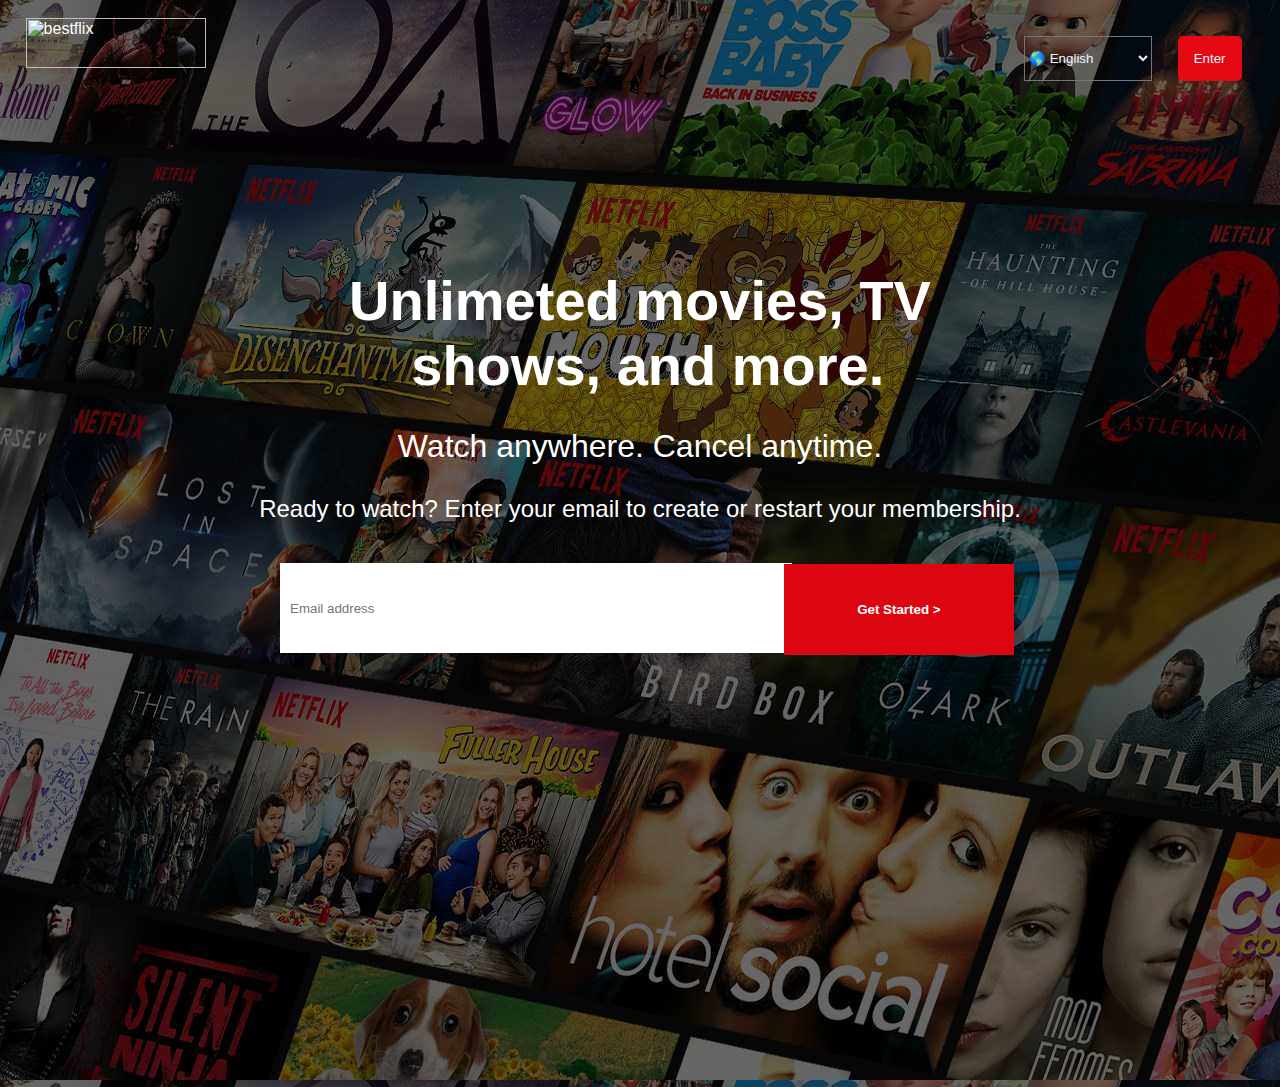
==== index-en.html @ d3cdd457 "Add files via upload" ====
<html lang="en">
<head>
    <meta charset="UTF-8">
    <meta http-equiv="X-UA-Compatible" content="IE=edge">
    <meta name="viewport" content="width=device-width, initial-scale=1.0">
    <link rel="stylesheet" href="assets/css/index.css">
    <title>BestFlix</title>
</head>
<body>
    <div class="content_geral">
    <div class="content_one">
        <a class="logo"><img src="https://fontmeme.com/permalink/211123/1dc41cab827349e002ae574288cdd6f1.png" alt="bestflix" width="180px" height="50px"></a>
        
            <select class="btn_lang" name="idioma" id="idioma" onchange="location = this.value;">
                <option class="opt" value="index-en.html">&#127758 English</option>
                <option class="opt" value="index.html">&#127757 Portuguese</option>
            </select>
            <a href="#"><button class="btn_enter">Enter</button></a>
        </div>
        <div class="content_two">
            <h1>Unlimeted movies, TV<br>
                &nbsp &nbsp shows, and more.</h1>
                <h2>Watch anywhere. Cancel anytime.</h2>
                
                <h3>Ready to watch? Enter your email to create or restart your membership.</h3>

                <input class="input-email" type="email" autocomplete="off" placeholder="Email address">
                <input class="input_btn" type="submit" value="Get Started &gt;">
        </div>
    </div>
</body>
</html>
---- assets/css/index.css ----
*{
    padding: 0;
    margin: 0;
    font-family: 'Source Sans Pro', sans-serif;
}

body{
    background-color: rgb(7, 7, 7);
}
.content_one{
    display: flexbox;
    padding: 6vh;
    margin: 0;
}

.btn_lang{
    position: absolute;
    top: 4%;
    right: 10%;
    width: 10%;
    background-color: rgba(240, 248, 255, 0);
    color:aliceblue;
    height: 5%;
}
.opt{
    background-color: black;
}
.btn_enter{
    background-color:#E50914;
    color: aliceblue;
    border: none;
    position: absolute;
    top: 4%;
    width: 5%;
    height: 5%;
    border-radius: 5px;
    right: 3%;
    cursor: pointer;
}
.logo{
    position: absolute;
    top: 2%;
    left: 2%;
}
.content_geral{
    padding-bottom: 77vh;
    background-image: url(img/fundo-one.jpg);
    color: white;
}
h1{
    font-size: 3.5rem;
    display: flex;
    flex-direction: row;
    justify-content: center;
    position: relative;
    bottom: -160px;
}
h2{
    font-size: 2rem;
    font-weight: lighter;
    display: flex;
    flex-direction: row;
    justify-content: center;
    position: relative;
    bottom: -190px;
}
h3{
    font-size: 1.5rem;
    font-weight: lighter;
    display: flex;
    flex-direction: row;
    justify-content: center;
    position: relative;
    bottom: -220px;
}
.input-email{
    position: relative;
    bottom: -260px;
    padding: 0 0 0 10px;
    margin: 0 0 0 280px;
    width: 40%;
    height: 10%;
    border: 0 none;
    outline: 0;
}
.input_btn{
    position: relative;
    bottom: -261px;
    right: 1%;
    padding: 0;
    margin: 0;
    width: 18%;
    height: 10.1%;
    background-color:#DC0611;
    color: white;
    border: none;
    font-weight: 900;
    cursor: pointer;
    transition: 1s;
}
.input_btn:hover{
    background-color: #ff000d;
    transition: 1s;
}
.story-card{
    display: flex;
    background-color: black;
    padding: 70px 45px 70px 45px;
}
.story-card-container, .story-card-container2, .story-card-container3, .story-card-container4{
    height: 297.75px;
    width: 1008px;
    color: aliceblue;
    display: flex;
    flex-direction: column;
    align-content: normal;
    justify-content: space-between;
    align-items: center;
}
.story-card-container h1{
    top: 30px;
    left: -215px;
    width: 499.2px;
    height: 55px;
    margin-bottom: 8px;
}
.story-card-container h2{
    top: 10px;
    width: 550.2px;
    height: 99px;
    left: -160px;
    font-size: 1.625rem;
    margin: 40.5px 0 6.5px 0;
}
.story-card-container img{
    position: relative;
    width: 483.83px;
    height: 362.86px;
    top: -470px;
    right: -460px;
}
.story-card-container2 h1{
    top: 43px;
    right: -700px;
    width: 500px;
    left: 400px;
    margin-bottom: 20px;
}
.story-card-container2 h2{
    top: 43px;
    width: 550px;
    right: -700px;
    font-size: 27px;
    left: 425px;
}
.story-card-container2 img{
    position: relative;
    top: -270px;
    left: -250px;
    height: 450px;
    width: 500.8px;
}
.story-card-container3 h1{
    top: 50;
    left: -120px;
    margin-bottom: 20px;
}
.story-card-container3 h2{
    top: 50px;
    width: 500px;
    left: -175px;
    font-size: 27px;
}
.story-card-container3 img{
    position: relative;
    top: -350px;
    right: -480px;
    height: 350px;
}
.card-animation{
    background-color: black;
    border: solid gray 2px;
    display: flex;
    justify-content: center;
    align-items: center;
    padding: 12px 0px 12px 0px;
    position: relative;
    top: -375px;
    border-radius: 10px;
    width: 304.47px;
    height: 96px;
    left: -250px;
}
.card-animation img{
    display: flex;
    height: 52px;
    width: 41px;
    position: relative;
    top: 0px;
    left: -10px;
}
.text1-card{
    position: absolute;
    font-size: 16px;
    left: 65px;
    font-weight: 600;
    top: 20px;
}
.text2-card{
    position: relative;
    color:#0071eb;
    font-weight: lighter;
    font-size: 14.4px;
    top: 15px;
    left: 2px;
}
.card-gif{
    display: flex;
    position: relative;
    top: -25;
    left: 20px;
    height: 0px;
}
.video{
    display: flex;
    position: relative;
    top: -195px;
    right: -460px;
    width:450px;
    height: 200px ;
}
.video2{
    display: flex;
    position: relative;
    top: -150px;
    right: -480px;
    width:300px;
    height: 335px;
}
.story-card-container4 h1{
    top: 20px;
    right: -350px;
    width: 500px;
    margin-bottom: 20px;
}
.story-card-container4 h2{
    top: 20px;
    width: 550px;
    right: -380px;
    font-size: 27px;   
}
.story-card-container4 img{
    position: relative;
    top: -250px;
    height: 350px;
    width: 500px;
    left: -190px;
}
hr{
    border:solid rgba(169, 169, 169, 0.226);
}
.footer{
    background-color: black;
    padding: 70px 45px 70px 45px;
    display: flex;
}
.footer-content{
    display: flex;
    height: 300px;
    flex-direction: column;
    align-items: center;
    align-content: center;
    justify-content: center;
    color: rgba(240, 248, 255, 0.418);
    padding-left: 100px;
}
.footer-content p{
    position: relative;
    left: -430px;
    margin-bottom: 20px;
    font: 20;
    font-weight: 600;
}
.footer-links {
    font-size: 12px;
    -webkit-box-sizing: border-box;
    -moz-box-sizing: border-box;
    box-sizing: border-box;
}
.footer-link-item {
    padding: 0;
    margin:0 0;
    display: inline-block;
    padding: 20px 40px 0 40px;
    width: 300px;
}
.footer-link-item a{
    color: rgba(240, 248, 255, 0.418);
    text-decoration: none;
    font-weight: 100;
}
.lang-footer{
    padding: 10px 70px 10px 70px;
}
.btn_lang-footer{
    position: relative;
    top: 30px;
    left: -470px;
    width: 140px;
    background-color: rgba(240, 248, 255, 0);
    color:aliceblue;
    height: 50px;
}
.tlt_footer{
    padding: 50px 20px 20px 20px;
}
.tlt_footer p{
    position: relative;
    left: -480px;
}
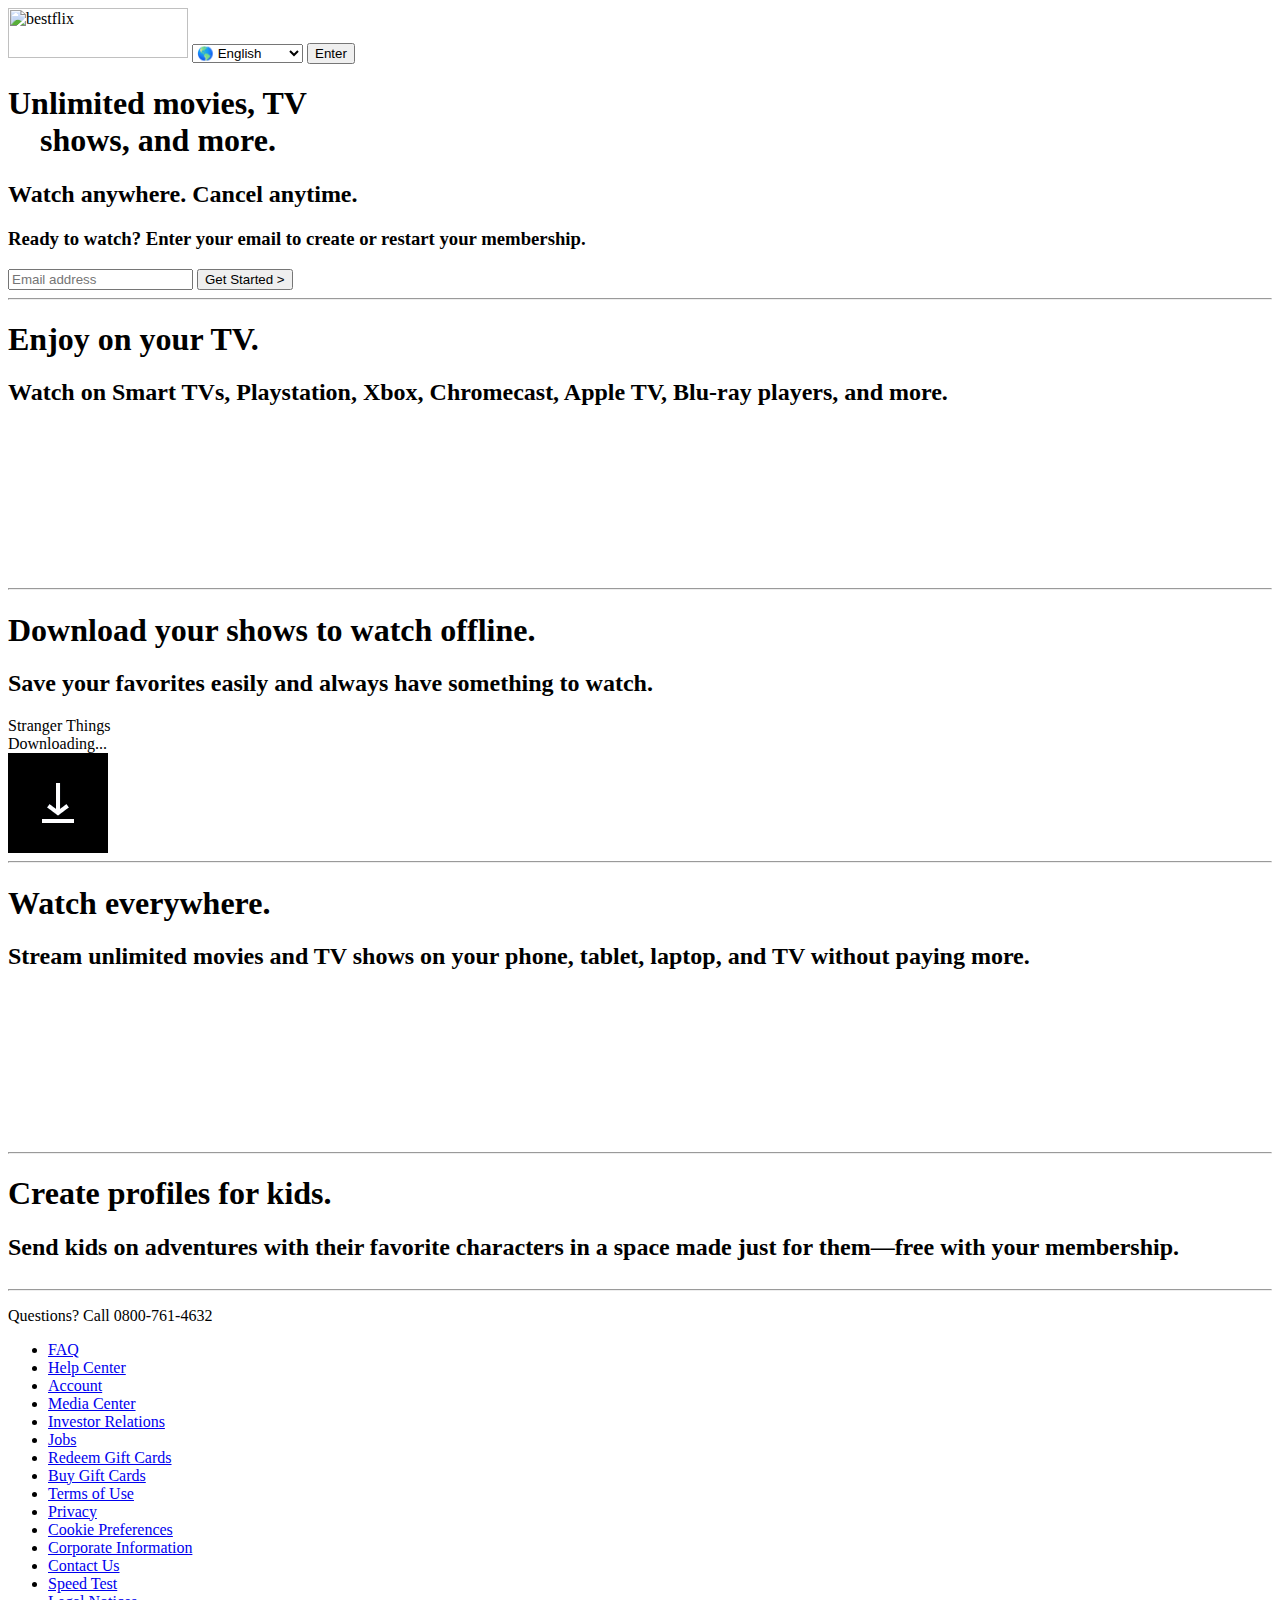
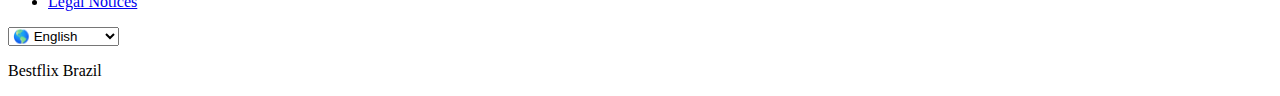
==== commit 015bcc7d: "Update index-en.html" ====
--- a/index-en.html
+++ b/index-en.html
@@ -1,25 +1,29 @@
-<html lang="en">
+<html lang="pt-br">
 <head>
     <meta charset="UTF-8">
     <meta http-equiv="X-UA-Compatible" content="IE=edge">
     <meta name="viewport" content="width=device-width, initial-scale=1.0">
-    <link rel="stylesheet" href="assets/css/index.css">
-    <title>BestFlix</title>
+    <link rel="stylesheet" href="assets/css/index-en.css">
+    <link rel="shortcut icon" href="assets/css/img/favicon.ico" type="image/x-icon">
+    <title>Bestflix</title>
 </head>
 <body>
     <div class="content_geral">
     <div class="content_one">
         <a class="logo"><img src="https://fontmeme.com/permalink/211123/1dc41cab827349e002ae574288cdd6f1.png" alt="bestflix" width="180px" height="50px"></a>
         
-            <select class="btn_lang" name="idioma" id="idioma" onchange="location = this.value;">
-                <option class="opt" value="index-en.html">&#127758 English</option>
+            <select class="btn_lang" name="idioma" id="idioma" onchange="location = this.value;" >
+                <option class="opt" value="index-en.html" >&#127758 English</option>
                 <option class="opt" value="index.html">&#127757 Portuguese</option>
             </select>
-            <a href="#"><button class="btn_enter">Enter</button></a>
+            <a href="teste.html"><button class="btn_enter">Enter</button></a>
         </div>
         <div class="content_two">
-            <h1>Unlimeted movies, TV<br>
-                &nbsp &nbsp shows, and more.</h1>
+            <div>
+                
+            </div>
+            <h1>Unlimited movies, TV<br>
+                &nbsp  &nbsp  shows, and more.</h1>
                 <h2>Watch anywhere. Cancel anytime.</h2>
                 
                 <h3>Ready to watch? Enter your email to create or restart your membership.</h3>
@@ -27,6 +31,90 @@
                 <input class="input-email" type="email" autocomplete="off" placeholder="Email address">
                 <input class="input_btn" type="submit" value="Get Started &gt;">
         </div>
+    
     </div>
+    <hr>
+   <div class="story-card">
+       <div class="story-card-container">
+            <h1>Enjoy on your TV.</h1>
+            <h2>Watch on Smart TVs, Playstation, Xbox, Chromecast, Apple TV, Blu-ray players, and more.
+            </h2>
+            <video class="video" autoplay="" muted="" loop="" src="https://assets.nflxext.com/ffe/siteui/acquisition/ourStory/fuji/desktop/video-tv-0819.m4v"></video>
+            <img src="https://assets.nflxext.com/ffe/siteui/acquisition/ourStory/fuji/desktop/tv.png" alt="">
+       </div>
+   </div>
+   <hr>
+   <div class="story-card">
+    <div class="story-card-container2">
+         <h1>Download your shows to watch offline.</h1>
+         <h2>Save your favorites easily and always have something to watch.</h2>
+         <img src="https://assets.nflxext.com/ffe/siteui/acquisition/ourStory/fuji/desktop/mobile-0819.jpg" alt="">
+         <div class="card-animation">
+             <div class="cardanimation-img">
+                 <img src="https://assets.nflxext.com/ffe/siteui/acquisition/ourStory/fuji/desktop/boxshot.png" alt="">
+             </div>
+           
+            <div class="text1-card">
+                Stranger Things
+            </div>
+            <div class="text2-card">
+                Downloading...
+            </div>
+            <div class="card-gif">
+                <img class="card-gif" src="assets/css/img/download-icon.gif">
+            </div>
+        </div>
+    </div>
+</div>
+<hr>
+<div class="story-card">
+    <div class="story-card-container3">
+         <h1>Watch everywhere.</h1>
+         <h2>Stream unlimited movies and TV shows on your phone, tablet, laptop, and TV without paying more.</h2>
+         <video class="video2" autoplay="" muted="" loop="" src="https://assets.nflxext.com/ffe/siteui/acquisition/ourStory/fuji/desktop/video-devices.m4v"></video>
+         <img src="https://assets.nflxext.com/ffe/siteui/acquisition/ourStory/fuji/desktop/device-pile.png" alt="">
+    </div>
+</div>
+    <hr>
+    <div class="story-card">
+        <div class="story-card-container4">
+             <h1>Create profiles for kids.</h1>
+             <h2>Send kids on adventures with their favorite characters in a space made just for them—free with your membership.</h2>
+             <img src="https://occ-0-327-185.1.nflxso.net/dnm/api/v6/19OhWN2dO19C9txTON9tvTFtefw/AAAABUb4fcnETtielPJer_ORwZ2iUanycANl37cr81zDaXC9Fmg9c42ofxt0yxetNltG2xUMgf2Aqimz_q1Nsv-38Ng_EjIc.png?r=1b8" alt="">
+        </div>
+    </div>
+    <hr>
+    <footer class="footer">
+        <div class="footer-content">
+            <p>Questions? Call 0800-761-4632</p>
+            <ul class="footer-links">
+                <li class="footer-link-item"><a href="#"><span>FAQ</span></a></li>
+                <li class="footer-link-item"><a href="#"><span>Help Center</span></a></li>
+                <li class="footer-link-item"><a href="#"><span>Account</span></a></li>
+                <li class="footer-link-item"><a href="#"><span>Media Center</span></a></li>
+                <li class="footer-link-item"><a href="#"><span>Investor Relations</span></a></li>
+                <li class="footer-link-item"><a href="#"><span>Jobs</span></a></li>
+                <li class="footer-link-item"><a href="#"><span>Redeem Gift Cards</span></a></li>
+                <li class="footer-link-item"><a href="#"><span>Buy Gift Cards</span></a></li>
+                <li class="footer-link-item"><a href="#"><span>Terms of Use</span></a></li>
+                <li class="footer-link-item"><a href="#"><span>Privacy</span></a></li>
+                <li class="footer-link-item"><a href="#"><span>Cookie Preferences</span></a></li>
+                <li class="footer-link-item"><a href="#"><span>Corporate Information</span></a></li>
+                <li class="footer-link-item"><a href="#"><span>Contact Us</span></a></li>
+                <li class="footer-link-item"><a href="#"><span>Speed Test</span></a></li>
+                <li class="footer-link-item"><a href="#"><span>Legal Notices</span></a></li>
+            </ul>
+            <div class="lang-footer">
+            <select class="btn_lang-footer" name="idioma" id="idioma" onchange="location = this.value;" >
+                <option class="opt" value="index.html" >&#127758 English</option>
+                <option class="opt" value="index-en.html">&#127757 Portuguese</option>
+            </select>  
+            </div>
+            <div class="tlt_footer">
+               <p>Bestflix Brazil</p> 
+        </div>
+        </div>
+
+    </footer>
 </body>
-</html>+</html>
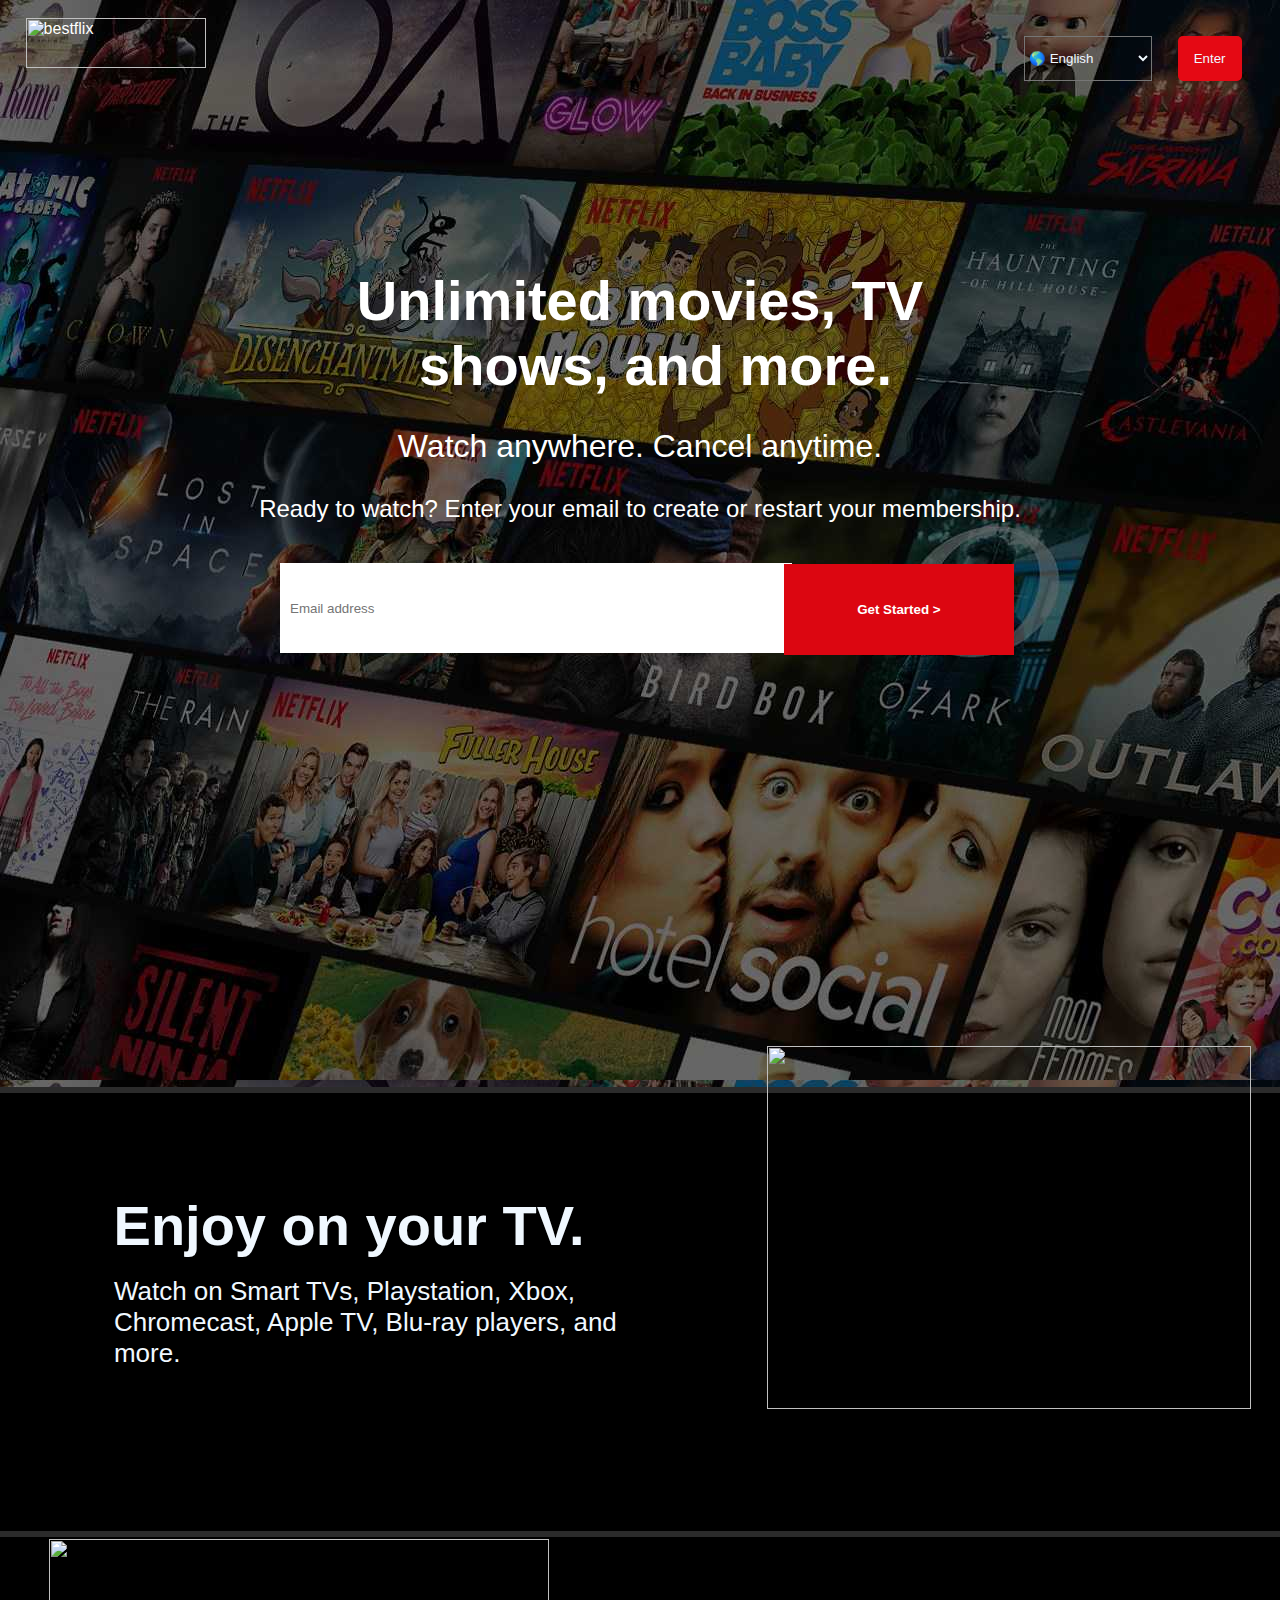
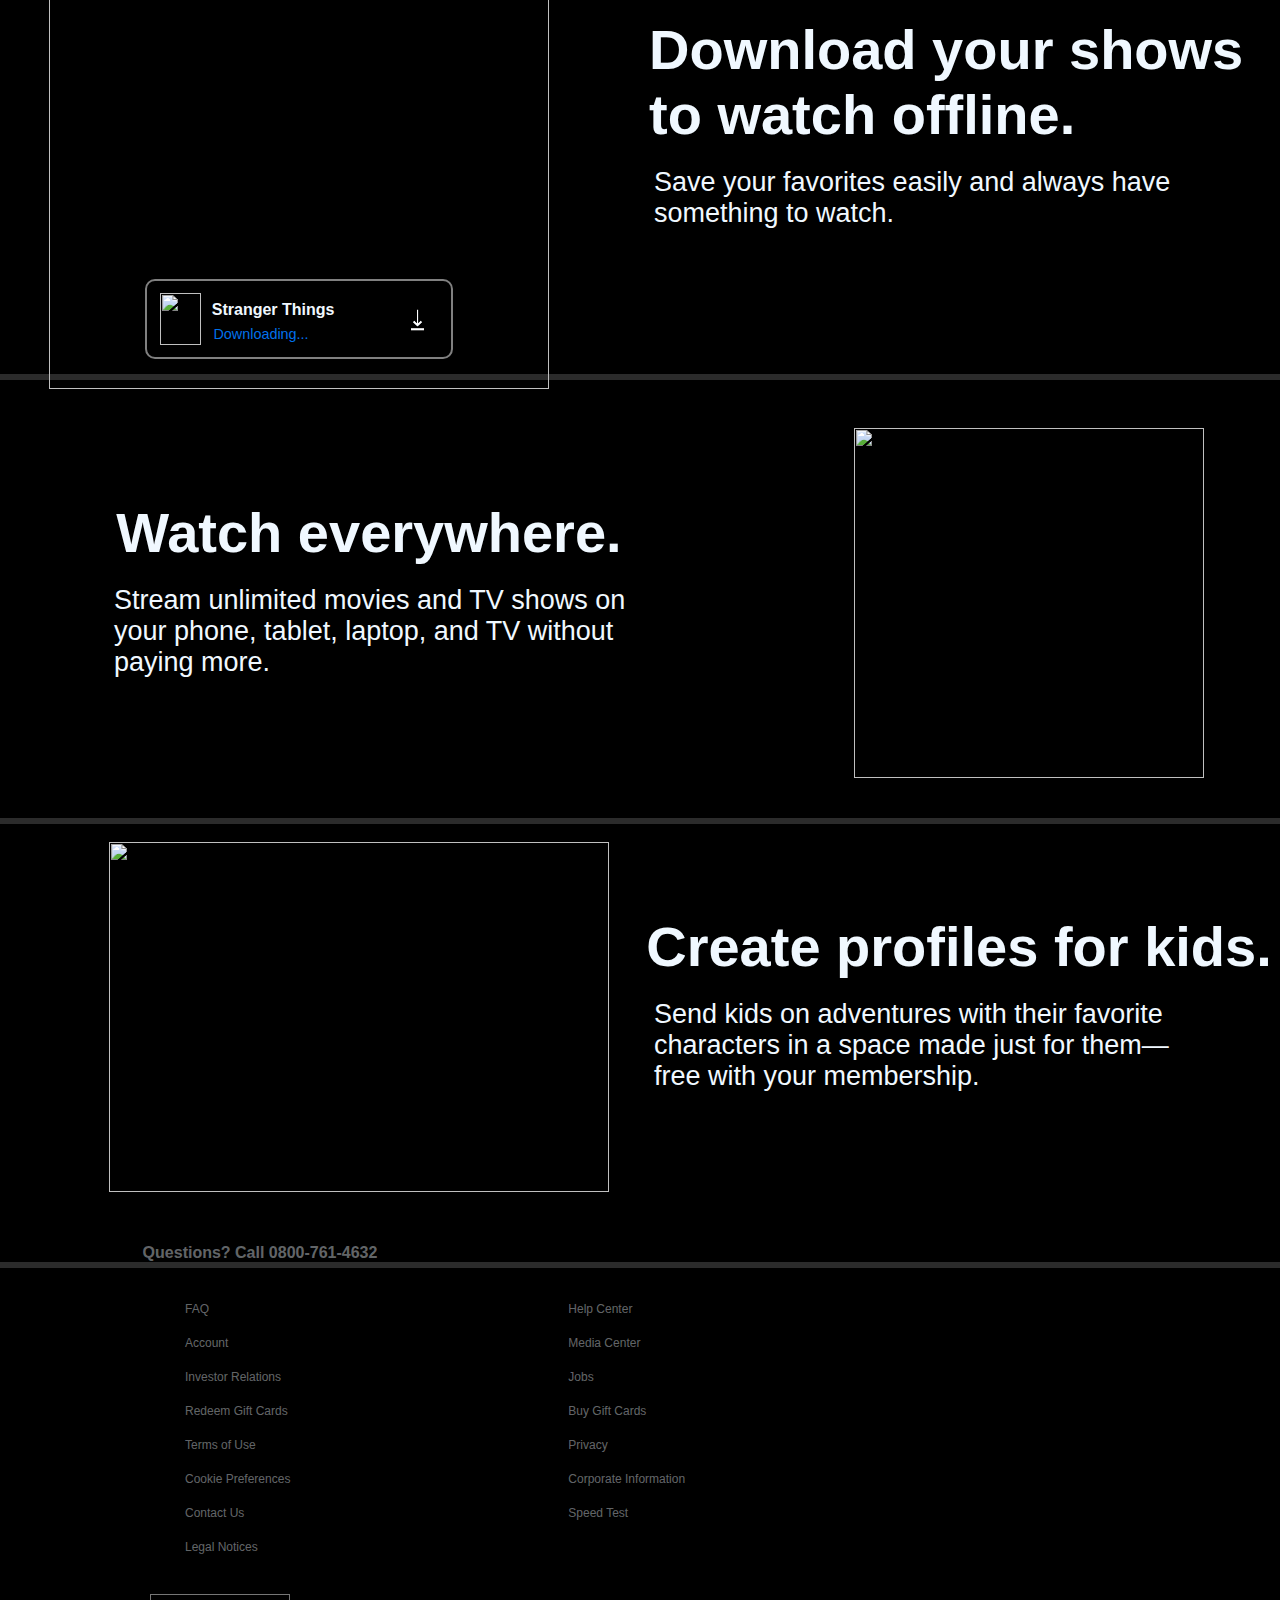
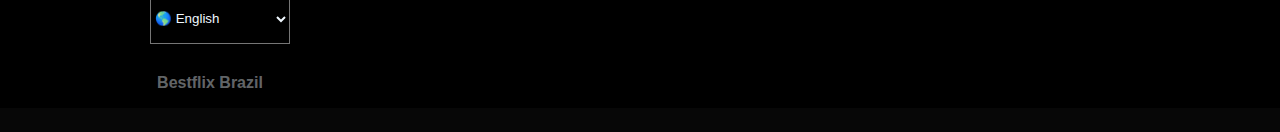
==== commit bd6d455a: "Update index-en.html" ====
--- a/index-en.html
+++ b/index-en.html
@@ -106,8 +106,8 @@
             </ul>
             <div class="lang-footer">
             <select class="btn_lang-footer" name="idioma" id="idioma" onchange="location = this.value;" >
-                <option class="opt" value="index.html" >&#127758 English</option>
-                <option class="opt" value="index-en.html">&#127757 Portuguese</option>
+                <option class="opt" value="index-en.html" >&#127758 English</option>
+                <option class="opt" value="index.html">&#127757 Portuguese</option>
             </select>  
             </div>
             <div class="tlt_footer">
--- a/assets/css/index-en.css
+++ b/assets/css/index-en.css
@@ -0,0 +1,320 @@
+*{
+    padding: 0;
+    margin: 0;
+    font-family: 'Source Sans Pro', sans-serif;
+}
+
+body{
+    background-color: rgb(7, 7, 7);
+}
+.content_one{
+    display: flexbox;
+    padding: 6vh;
+    margin: 0;
+}
+
+.btn_lang{
+    position: absolute;
+    top: 4%;
+    right: 10%;
+    width: 10%;
+    background-color: rgba(240, 248, 255, 0);
+    color:aliceblue;
+    height: 5%;
+}
+.opt{
+    background-color: black;
+}
+.btn_enter{
+    background-color:#E50914;
+    color: aliceblue;
+    border: none;
+    position: absolute;
+    top: 4%;
+    width: 5%;
+    height: 5%;
+    border-radius: 5px;
+    right: 3%;
+    cursor: pointer;
+}
+.logo{
+    position: absolute;
+    top: 2%;
+    left: 2%;
+}
+.content_geral{
+    padding-bottom: 77vh;
+    background-image: url(img/fundo-one.jpg);
+    color: white;
+}
+h1{
+    font-size: 3.5rem;
+    display: flex;
+    flex-direction: row;
+    justify-content: center;
+    position: relative;
+    bottom: -160px;
+}
+h2{
+    font-size: 2rem;
+    font-weight: lighter;
+    display: flex;
+    flex-direction: row;
+    justify-content: center;
+    position: relative;
+    bottom: -190px;
+}
+h3{
+    font-size: 1.5rem;
+    font-weight: lighter;
+    display: flex;
+    flex-direction: row;
+    justify-content: center;
+    position: relative;
+    bottom: -220px;
+}
+.input-email{
+    position: relative;
+    bottom: -260px;
+    padding: 0 0 0 10px;
+    margin: 0 0 0 280px;
+    width: 40%;
+    height: 10%;
+    border: 0 none;
+    outline: 0;
+}
+.input_btn{
+    position: relative;
+    bottom: -261px;
+    right: 1%;
+    padding: 0;
+    margin: 0;
+    width: 18%;
+    height: 10.1%;
+    background-color:#DC0611;
+    color: white;
+    border: none;
+    font-weight: 900;
+    cursor: pointer;
+    transition: 1s;
+}
+.input_btn:hover{
+    background-color: #ff000d;
+    transition: 1s;
+}
+.story-card{
+    display: flex;
+    background-color: black;
+    padding: 70px 45px 70px 45px;
+}
+.story-card-container, .story-card-container2, .story-card-container3, .story-card-container4{
+    height: 297.75px;
+    width: 1008px;
+    color: aliceblue;
+    display: flex;
+    flex-direction: column;
+    align-content: normal;
+    justify-content: space-between;
+    align-items: center;
+}
+.story-card-container h1{
+    top: 30px;
+    left: -200px;
+    width: 499.2px;
+    height: 55px;
+    margin-bottom: 8px;
+}
+.story-card-container h2{
+    top: 10px;
+    width: 550.2px;
+    height: 99px;
+    left: -160px;
+    font-size: 1.625rem;
+    margin: 40.5px 0 6.5px 0;
+}
+.story-card-container img{
+    position: relative;
+    width: 483.83px;
+    height: 362.86px;
+    top: -470px;
+    right: -460px;
+}
+.story-card-container2 h1{
+    top: 10px;
+    right: -700px;
+    width: 600px;
+    left: 400px;
+    margin-bottom: 20px;
+}
+.story-card-container2 h2{
+    top: 10px;
+    width: 550px;
+    right: -700px;
+    font-size: 27px;
+    left: 380px;
+}
+.story-card-container2 img{
+    position: relative;
+    top: -280px;
+    left: -250px;
+    height: 450px;
+    width: 500.8px;
+}
+.story-card-container3 h1{
+    top: 50;
+    left: -180px;
+    margin-bottom: 20px;
+}
+.story-card-container3 h2{
+    top: 50px;
+    width: 550px;
+    left: -160px;
+    font-size: 27px;
+}
+.story-card-container3 img{
+    position: relative;
+    top: -350px;
+    right: -480px;
+    height: 350px;
+}
+.card-animation{
+    background-color: black;
+    border: solid gray 2px;
+    display: flex;
+    justify-content: center;
+    align-items: center;
+    padding: 12px 0px 12px 0px;
+    position: relative;
+    top: -390px;
+    border-radius: 10px;
+    width: 304.47px;
+    height: 96px;
+    left: -250px;
+}
+.card-animation img{
+    display: flex;
+    height: 52px;
+    width: 41px;
+    position: relative;
+    top: 0px;
+    left: -50px;
+}
+.text1-card{
+    position: absolute;
+    font-size: 16px;
+    left: 65px;
+    font-weight: 600;
+    top: 20px;
+}
+.text2-card{
+    position: relative;
+    color:#0071eb;
+    font-weight: lighter;
+    font-size: 14.4px;
+    top: 15px;
+    left: -38px;
+}
+.card-gif{
+    display: flex;
+    position: relative;
+    top: -25;
+    left: 100px;
+    height: 0px;
+}
+.video{
+    display: flex;
+    position: relative;
+    top: -195px;
+    right: -460px;
+    width:450px;
+    height: 200px ;
+}
+.video2{
+    display: flex;
+    position: relative;
+    top: -150px;
+    right: -480px;
+    width:300px;
+    height: 335px;
+}
+.story-card-container4 h1{
+    top: 20px;
+    right: -410px;
+    width: 650px;
+    margin-bottom: 20px;
+}
+.story-card-container4 h2{
+    top: 20px;
+    width: 550px;
+    right: -380px;
+    font-size: 27px;   
+}
+.story-card-container4 img{
+    position: relative;
+    top: -230px;
+    height: 350px;
+    width: 500px;
+    left: -190px;
+}
+hr{
+    border:solid rgba(169, 169, 169, 0.226);
+}
+.footer{
+    background-color: black;
+    padding: 70px 45px 70px 45px;
+    display: flex;
+}
+.footer-content{
+    display: flex;
+    height: 300px;
+    flex-direction: column;
+    align-items: center;
+    align-content: center;
+    justify-content: center;
+    color: rgba(240, 248, 255, 0.418);
+    padding-left: 100px;
+}
+.footer-content p{
+    position: relative;
+    left: -430px;
+    margin-bottom: 20px;
+    font: 20;
+    font-weight: 600;
+}
+.footer-links {
+    font-size: 12px;
+    -webkit-box-sizing: border-box;
+    -moz-box-sizing: border-box;
+    box-sizing: border-box;
+}
+.footer-link-item {
+    padding: 0;
+    margin:0 0;
+    display: inline-block;
+    padding: 20px 40px 0 40px;
+    width: 300px;
+}
+.footer-link-item a{
+    color: rgba(240, 248, 255, 0.418);
+    text-decoration: none;
+    font-weight: 100;
+}
+.lang-footer{
+    padding: 10px 70px 10px 70px;
+}
+.btn_lang-footer{
+    position: relative;
+    top: 30px;
+    left: -470px;
+    width: 140px;
+    background-color: rgba(240, 248, 255, 0);
+    color:aliceblue;
+    height: 50px;
+}
+.tlt_footer{
+    padding: 50px 20px 20px 20px;
+}
+.tlt_footer p{
+    position: relative;
+    left: -480px;
+}
